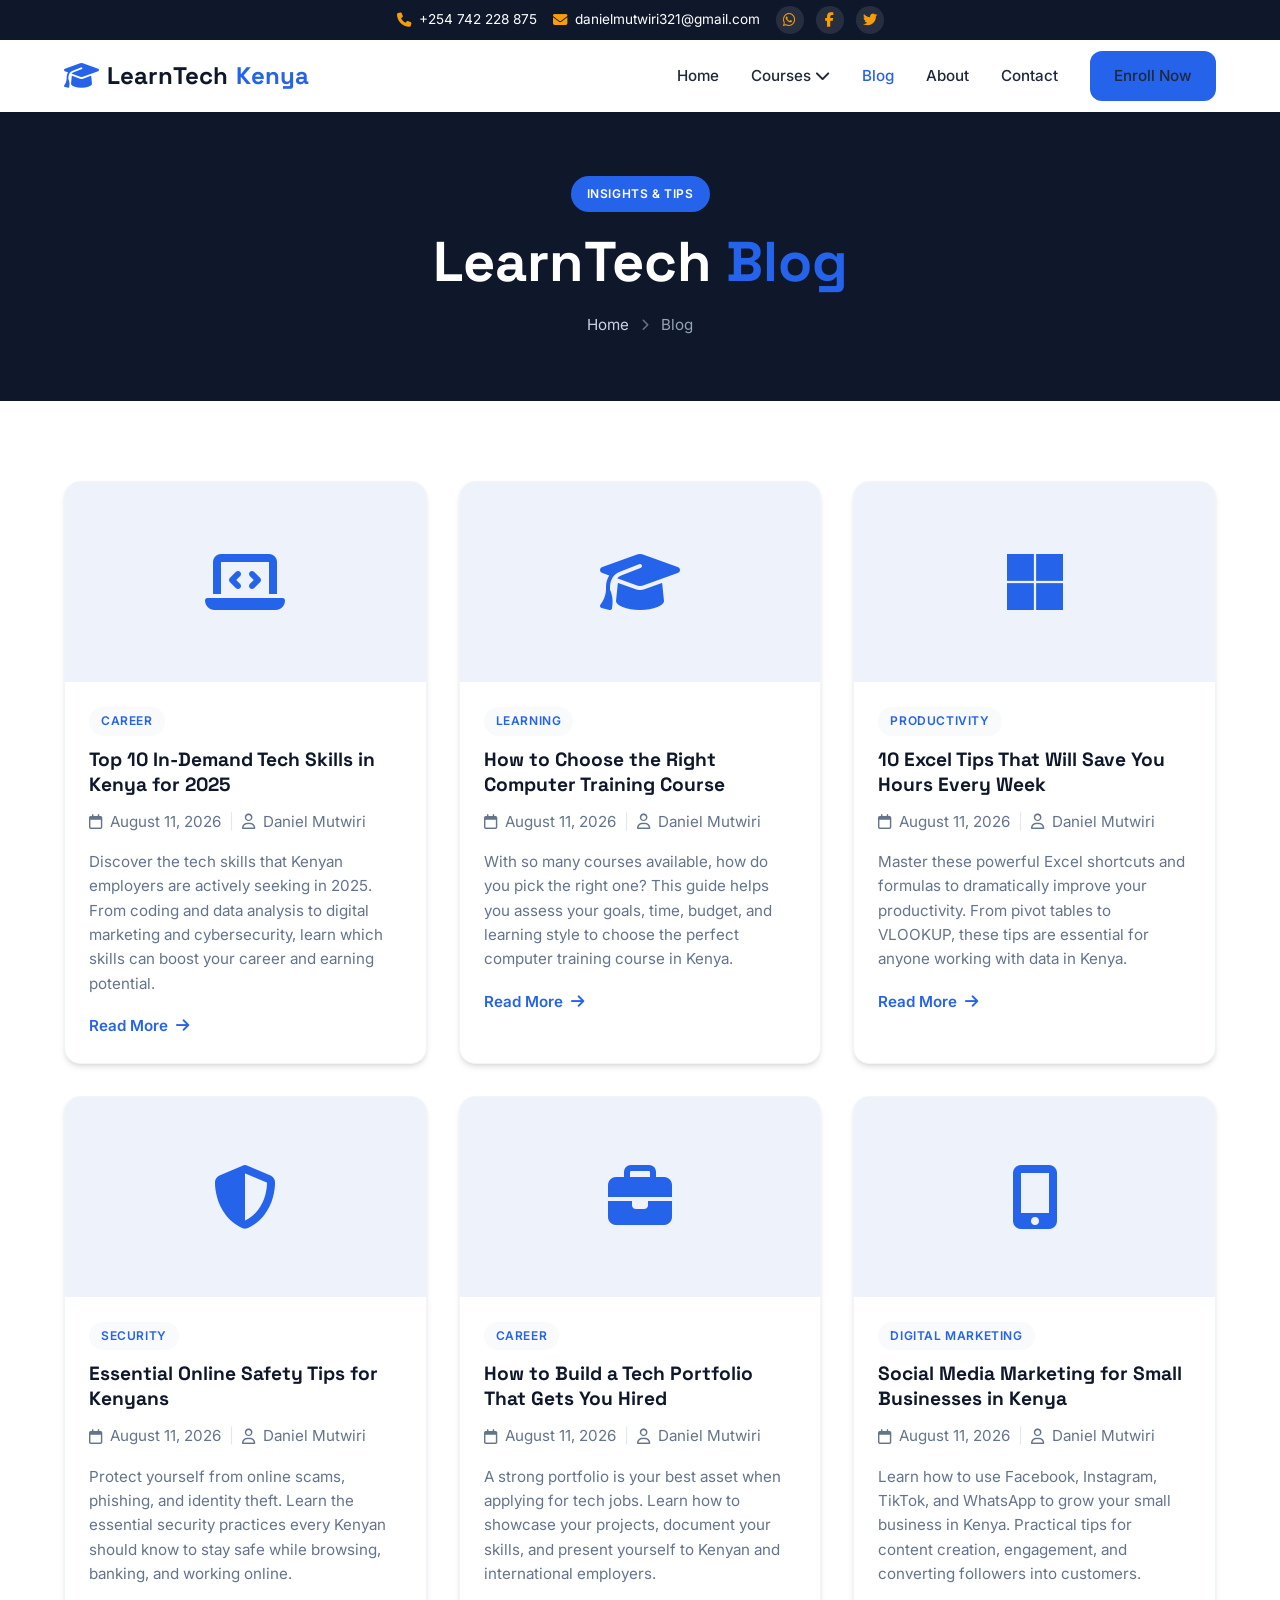
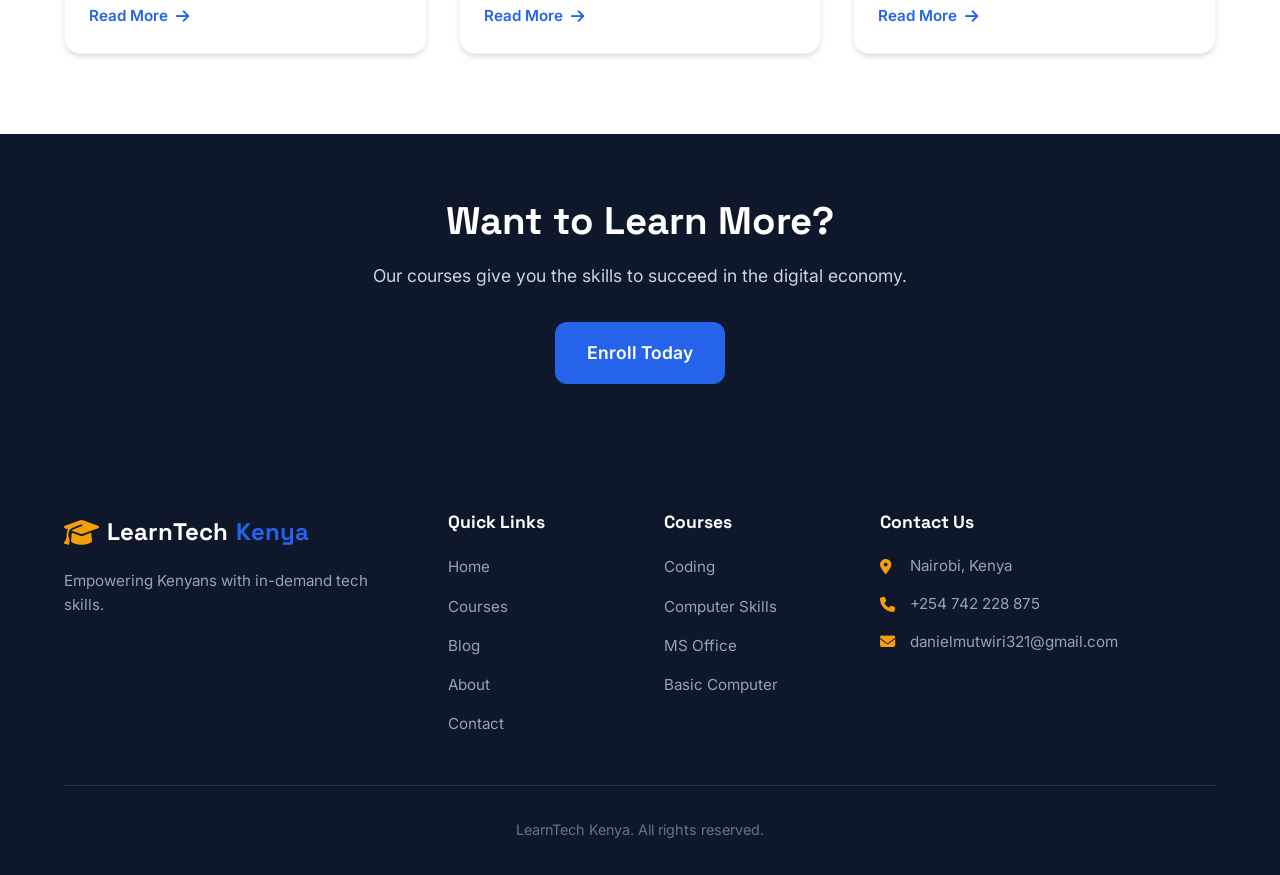
==== blog.html @ 04d5c1a3 "Add files via upload" ====
<!DOCTYPE html>
<html lang="en">
<head>
<meta charset="UTF-8"><meta name="viewport" content="width=device-width, initial-scale=1.0">
<title>LearnTech Kenya Blog | Tech Tips, Career Advice & Digital Skills</title>
<meta name="description" content="The LearnTech Kenya blog covers tech tips, career advice, digital skills guides, and industry insights for learners in Kenya. Stay updated with the latest in technology education.">
<meta name="keywords" content="LearnTech Kenya blog, tech tips Kenya, digital skills blog, computer training tips, career advice Kenya, tech education blog">
<link rel="canonical" href="https://danny6042.github.io/Learntech--kenya/blog.html">
<link rel="stylesheet" href="css/styles.css">
<link href="https://fonts.googleapis.com/css2?family=Inter:wght@300;400;500;600;700;800&family=Space+Grotesk:wght@400;500;600;700&display=swap" rel="stylesheet">
<link rel="stylesheet" href="https://cdnjs.cloudflare.com/ajax/libs/font-awesome/6.4.0/css/all.min.css">
</head>
<body>
<div class="top-bar"><div class="container"><div class="top-bar-content"><span><i class="fas fa-phone"></i> +254 742 228 875</span><span><i class="fas fa-envelope"></i> danielmutwiri321@gmail.com</span><div class="social-icons"><a href="https://wa.me/254742228875" target="_blank"><i class="fab fa-whatsapp"></i></a><a href="https://facebook.com/Learntechkenya" target="_blank"><i class="fab fa-facebook-f"></i></a><a href="https://twitter.com/learntechkenya" target="_blank"><i class="fab fa-twitter"></i></a></div></div></div></div>
<nav class="navbar" id="navbar"><div class="container"><a href="index.html" class="logo"><i class="fas fa-graduation-cap"></i><span>LearnTech</span><span class="accent">Kenya</span></a><button class="mobile-menu-btn" id="mobileMenuBtn"><i class="fas fa-bars"></i></button><ul class="nav-links" id="navLinks"><li><a href="index.html">Home</a></li><li class="dropdown"><a href="index.html#courses">Courses <i class="fas fa-chevron-down"></i></a><ul class="dropdown-menu"><li><a href="coding.html">Coding</a></li><li><a href="computer-skills.html">Computer Skills</a></li><li><a href="microsoft-office.html">MS Office</a></li><li><a href="basic-computer.html">Basic Computer</a></li><li><a href="digital-skills.html">Digital Skills</a></li></ul></li><li><a href="blog.html" class="active">Blog</a></li><li><a href="about.html">About</a></li><li><a href="contact.html">Contact</a></li><li><a href="contact.html" class="btn-primary">Enroll Now</a></li></ul></div></nav>
<section class="page-header"><div class="container"><span class="page-tag">Insights & Tips</span><h1>LearnTech <span class="highlight">Blog</span></h1><p class="breadcrumb"><a href="index.html">Home</a> <i class="fas fa-chevron-right"></i> Blog</p></div></section>
<section class="blog-section section-padding"><div class="container"><div class="blog-grid"><article class="blog-card"><div class="blog-image"><i class="fas fa-laptop-code"></i></div><div class="blog-content"><span class="blog-category">Career</span><h2><a href="#">Top 10 In-Demand Tech Skills in Kenya for 2025</a></h2><p class="blog-meta"><i class="far fa-calendar"></i> August 11, 2026 <span class="meta-sep">|</span> <i class="far fa-user"></i> Daniel Mutwiri</p><p>Discover the tech skills that Kenyan employers are actively seeking in 2025. From coding and data analysis to digital marketing and cybersecurity, learn which skills can boost your career and earning potential.</p><a href="#" class="read-more">Read More <i class="fas fa-arrow-right"></i></a></div></article>
<article class="blog-card"><div class="blog-image"><i class="fas fa-graduation-cap"></i></div><div class="blog-content"><span class="blog-category">Learning</span><h2><a href="#">How to Choose the Right Computer Training Course</a></h2><p class="blog-meta"><i class="far fa-calendar"></i> August 11, 2026 <span class="meta-sep">|</span> <i class="far fa-user"></i> Daniel Mutwiri</p><p>With so many courses available, how do you pick the right one? This guide helps you assess your goals, time, budget, and learning style to choose the perfect computer training course in Kenya.</p><a href="#" class="read-more">Read More <i class="fas fa-arrow-right"></i></a></div></article>
<article class="blog-card"><div class="blog-image"><i class="fab fa-microsoft"></i></div><div class="blog-content"><span class="blog-category">Productivity</span><h2><a href="#">10 Excel Tips That Will Save You Hours Every Week</a></h2><p class="blog-meta"><i class="far fa-calendar"></i> August 11, 2026 <span class="meta-sep">|</span> <i class="far fa-user"></i> Daniel Mutwiri</p><p>Master these powerful Excel shortcuts and formulas to dramatically improve your productivity. From pivot tables to VLOOKUP, these tips are essential for anyone working with data in Kenya.</p><a href="#" class="read-more">Read More <i class="fas fa-arrow-right"></i></a></div></article>
<article class="blog-card"><div class="blog-image"><i class="fas fa-shield-alt"></i></div><div class="blog-content"><span class="blog-category">Security</span><h2><a href="#">Essential Online Safety Tips for Kenyans</a></h2><p class="blog-meta"><i class="far fa-calendar"></i> August 11, 2026 <span class="meta-sep">|</span> <i class="far fa-user"></i> Daniel Mutwiri</p><p>Protect yourself from online scams, phishing, and identity theft. Learn the essential security practices every Kenyan should know to stay safe while browsing, banking, and working online.</p><a href="#" class="read-more">Read More <i class="fas fa-arrow-right"></i></a></div></article>
<article class="blog-card"><div class="blog-image"><i class="fas fa-briefcase"></i></div><div class="blog-content"><span class="blog-category">Career</span><h2><a href="#">How to Build a Tech Portfolio That Gets You Hired</a></h2><p class="blog-meta"><i class="far fa-calendar"></i> August 11, 2026 <span class="meta-sep">|</span> <i class="far fa-user"></i> Daniel Mutwiri</p><p>A strong portfolio is your best asset when applying for tech jobs. Learn how to showcase your projects, document your skills, and present yourself to Kenyan and international employers.</p><a href="#" class="read-more">Read More <i class="fas fa-arrow-right"></i></a></div></article>
<article class="blog-card"><div class="blog-image"><i class="fas fa-mobile-alt"></i></div><div class="blog-content"><span class="blog-category">Digital Marketing</span><h2><a href="#">Social Media Marketing for Small Businesses in Kenya</a></h2><p class="blog-meta"><i class="far fa-calendar"></i> August 11, 2026 <span class="meta-sep">|</span> <i class="far fa-user"></i> Daniel Mutwiri</p><p>Learn how to use Facebook, Instagram, TikTok, and WhatsApp to grow your small business in Kenya. Practical tips for content creation, engagement, and converting followers into customers.</p><a href="#" class="read-more">Read More <i class="fas fa-arrow-right"></i></a></div></article>
</div></div></section>
<section class="cta-section"><div class="container"><div class="cta-content"><h2>Want to Learn More?</h2><p>Our courses give you the skills to succeed in the digital economy.</p><a href="contact.html" class="btn-primary btn-lg">Enroll Today</a></div></div></section>
<footer class="footer"><div class="container"><div class="footer-grid"><div class="footer-brand"><a href="index.html" class="logo"><i class="fas fa-graduation-cap"></i><span>LearnTech</span><span class="accent">Kenya</span></a><p>Empowering Kenyans with in-demand tech skills.</p></div><div class="footer-links"><h4>Quick Links</h4><ul><li><a href="index.html">Home</a></li><li><a href="index.html#courses">Courses</a></li><li><a href="blog.html">Blog</a></li><li><a href="about.html">About</a></li><li><a href="contact.html">Contact</a></li></ul></div><div class="footer-links"><h4>Courses</h4><ul><li><a href="coding.html">Coding</a></li><li><a href="computer-skills.html">Computer Skills</a></li><li><a href="microsoft-office.html">MS Office</a></li><li><a href="basic-computer.html">Basic Computer</a></li></ul></div><div class="footer-contact"><h4>Contact Us</h4><p><i class="fas fa-map-marker-alt"></i> Nairobi, Kenya</p><p><i class="fas fa-phone"></i> +254 742 228 875</p><p><i class="fas fa-envelope"></i> danielmutwiri321@gmail.com</p></div></div><div class="footer-bottom"><p>LearnTech Kenya. All rights reserved.</p></div></div></footer>
<script src="js/main.js"></script>
</body>
</html>
---- css/styles.css ----
:root {
--primary: #2563eb;
--primary-dark: #1d4ed8;
--secondary: #0f172a;
--accent: #f59e0b;
--accent-light: #fbbf24;
--success: #10b981;
--warning: #f59e0b;
--error: #ef4444;
--text: #1e293b;
--text-light: #64748b;
--text-muted: #94a3b8;
--bg: #ffffff;
--bg-light: #f8fafc;
--bg-card: #ffffff;
--border: #e2e8f0;
--border-light: #f1f5f9;
--shadow-sm: 0 1px 2px 0 rgb(0 0 0 / 0.05);
--shadow: 0 4px 6px -1px rgb(0 0 0 / 0.1), 0 2px 4px -2px rgb(0 0 0 / 0.1);
--shadow-lg: 0 10px 15px -3px rgb(0 0 0 / 0.1), 0 4px 6px -4px rgb(0 0 0 / 0.1);
--shadow-xl: 0 20px 25px -5px rgb(0 0 0 / 0.1), 0 8px 10px -6px rgb(0 0 0 / 0.1);
--radius-sm: 6px;
--radius: 12px;
--radius-lg: 16px;
--radius-xl: 24px;
--transition: all 0.3s ease;
--font-body: 'Inter', system-ui, -apple-system, sans-serif;
--font-heading: 'Space Grotesk', 'Inter', system-ui, sans-serif;
--max-width: 1200px;
--header-height: 72px;
--top-bar-height: 40px;
}

*, *::before, *::after { margin: 0; padding: 0; box-sizing: border-box; }

html { scroll-behavior: smooth; scroll-padding-top: var(--header-height); }

body {
font-family: var(--font-body);
font-size: 16px;
line-height: 1.7;
color: var(--text);
background: var(--bg);
-webkit-font-smoothing: antialiased;
}

.container {
max-width: var(--max-width);
margin: 0 auto;
padding: 0 1.5rem;
}

a { text-decoration: none; color: var(--primary); transition: var(--transition); }

a:hover { color: var(--primary-dark); }

img { max-width: 100%; height: auto; display: block; }

ul { list-style: none; }

.section-padding { padding: 5rem 0; }

h1, h2, h3, h4, h5, h6 { font-family: var(--font-heading); font-weight: 700; line-height: 1.2; color: var(--secondary); }

h1 { font-size: clamp(2rem, 5vw, 3.5rem); }

h2 { font-size: clamp(1.5rem, 3vw, 2.25rem); }

h3 { font-size: clamp(1.2rem, 2.5vw, 1.5rem); }

h4 { font-size: 1.125rem; }

.section-header { text-align: center; margin-bottom: 3rem; }

.section-tag {
display: inline-block;
padding: 0.5rem 1rem;
background: var(--primary);
color: white;
font-size: 0.75rem;
font-weight: 600;
letter-spacing: 0.05em;
text-transform: uppercase;
border-radius: 50px;
margin-bottom: 1rem;
}

.section-header h2 { margin-bottom: 1rem; }

.section-header p { color: var(--text-light); font-size: 1.1rem; max-width: 600px; margin: 0 auto; }

.highlight { color: var(--primary); }

.top-bar {
background: var(--secondary);
color: white;
font-size: 0.85rem;
height: var(--top-bar-height);
display: flex;
align-items: center;
}

.top-bar-content {
display: flex;
align-items: center;
justify-content: space-between;
gap: 1rem;
flex-wrap: wrap;
}

.top-bar-content span { display: flex; align-items: center; gap: 0.5rem; }

.top-bar-content i { color: var(--accent); font-size: 0.9rem; }

.social-icons { display: flex; gap: 0.75rem; }

.social-icons a {
color: white;
width: 28px;
height: 28px;
border-radius: 50%;
display: flex;
align-items: center;
justify-content: center;
background: rgba(255,255,255,0.1);
transition: var(--transition);
}

.social-icons a:hover { background: var(--primary); color: white; transform: translateY(-2px); }

.navbar {
background: white;
position: sticky;
top: 0;
z-index: 1000;
height: var(--header-height);
box-shadow: var(--shadow-sm);
transition: var(--transition);
}

.navbar .container {
display: flex;
align-items: center;
justify-content: space-between;
height: 100%;
}

.logo {
display: flex;
align-items: center;
gap: 0.5rem;
font-family: var(--font-heading);
font-size: 1.5rem;
font-weight: 700;
color: var(--secondary);
}

.logo i { font-size: 1.75rem; color: var(--primary); }

.logo .accent { color: var(--primary); }

.nav-links {
display: flex;
align-items: center;
gap: 2rem;
}

.nav-links a {
font-size: 0.95rem;
font-weight: 500;
color: var(--text);
position: relative;
}

.nav-links a:hover { color: var(--primary); }

.nav-links a.active { color: var(--primary); }

.nav-links a::after {
content: '';
position: absolute;
bottom: -4px;
left: 0;
width: 0;
height: 2px;
background: var(--primary);
transition: var(--transition);
}

.nav-links a:hover::after { width: 100%; }

.dropdown { position: relative; }

.dropdown-menu {
position: absolute;
top: 100%;
left: 0;
background: white;
min-width: 200px;
border-radius: var(--radius);
box-shadow: var(--shadow-lg);
padding: 0.5rem 0;
opacity: 0;
visibility: hidden;
transform: translateY(10px);
transition: var(--transition);
z-index: 100;
}

.dropdown:hover .dropdown-menu {
opacity: 1;
visibility: visible;
transform: translateY(0);
}

.dropdown-menu a {
display: block;
padding: 0.75rem 1.25rem;
font-size: 0.9rem;
}

.dropdown-menu a:hover { background: var(--bg-light); }

.btn-primary {
display: inline-flex;
align-items: center;
gap: 0.5rem;
padding: 0.75rem 1.5rem;
background: var(--primary);
color: white;
font-weight: 600;
border-radius: var(--radius);
border: none;
cursor: pointer;
transition: var(--transition);
font-size: 1rem;
}

.btn-primary:hover { background: var(--primary-dark); color: white; transform: translateY(-2px); box-shadow: var(--shadow-lg); }

.btn-lg { padding: 1rem 2rem; font-size: 1.1rem; }

.btn-full { width: 100%; justify-content: center; margin-bottom: 0.75rem; }

.btn-outline {
display: inline-flex;
align-items: center;
gap: 0.5rem;
padding: 0.75rem 1.5rem;
border: 2px solid var(--primary);
color: var(--primary);
font-weight: 600;
border-radius: var(--radius);
background: transparent;
cursor: pointer;
transition: var(--transition);
}

.btn-outline:hover { background: var(--primary); color: white; }

.btn-sm { padding: 0.5rem 1rem; font-size: 0.9rem; }

.btn-whatsapp { background: #25d366; color: white; }
.btn-whatsapp:hover { background: #1da851; color: white; }

.btn-whatsapp.btn-outline { border-color: #25d366; color: #25d366; background: white; }
.btn-whatsapp.btn-outline:hover { background: #25d366; color: white; }

.mobile-menu-btn {
display: none;
background: none;
border: none;
font-size: 1.5rem;
color: var(--secondary);
cursor: pointer;
}

.hero {
background: var(--secondary);
color: white;
position: relative;
overflow: hidden;
}

.hero .container { position: relative; z-index: 2; }

.hero-content { display: grid; grid-template-columns: 1fr 1fr; gap: 3rem; align-items: center; padding: 5rem 0; }

.hero-text .hero-tag { display: inline-block; padding: 0.5rem 1rem; background: var(--primary); color: white; font-size: 0.8rem; font-weight: 600; border-radius: 50px; margin-bottom: 1.5rem; text-transform: uppercase; letter-spacing: 0.05em; }

.hero-text h1 { font-size: clamp(2.5rem, 5vw, 4rem); margin-bottom: 1.5rem; color: white; line-height: 1.1; }

.hero-text h1 .accent { color: var(--accent); }

.hero-text .lead { font-size: 1.25rem; color: #cbd5e1; margin-bottom: 2rem; line-height: 1.6; }

.hero-badges { display: flex; gap: 1rem; flex-wrap: wrap; margin-bottom: 2rem; }

.hero-badge { display: flex; align-items: center; gap: 0.5rem; padding: 0.5rem 1rem; background: rgba(255,255,255,0.1); border: 1px solid rgba(255,255,255,0.2); border-radius: 50px; font-size: 0.85rem; color: #e2e8f0; }

.hero-badge i { color: var(--accent); }

.hero-cta { display: flex; gap: 1rem; flex-wrap: wrap; }

.hero-cta .btn-primary { font-size: 1.1rem; padding: 1rem 2rem; }

.hero-cta .btn-outline { color: white; border-color: white; font-size: 1.1rem; padding: 1rem 2rem; }
.hero-cta .btn-outline:hover { background: white; color: var(--secondary); }

.hero-visual { display: flex; justify-content: center; align-items: center; }

.hero-icon { font-size: 12rem; color: rgba(37, 99, 235, 0.15); }

.hero-stats { display: flex; gap: 2rem; margin-top: 2rem; padding-top: 2rem; border-top: 1px solid rgba(255,255,255,0.1); }

.hero-stats .stat { text-align: left; }

.hero-stats .stat-number { font-size: 1.75rem; font-weight: 700; color: var(--accent); font-family: var(--font-heading); }

.hero-stats .stat-label { font-size: 0.85rem; color: #94a3b8; }

.trust-bar {
background: var(--bg-light);
padding: 2rem 0;
border-bottom: 1px solid var(--border);
}

.trust-content { display: flex; justify-content: space-between; align-items: center; flex-wrap: wrap; gap: 1rem; }

.trust-item { display: flex; align-items: center; gap: 0.75rem; }

.trust-item i { font-size: 1.5rem; color: var(--primary); }

.trust-item div h4 { font-size: 1rem; margin-bottom: 0.1rem; }

.trust-item div p { font-size: 0.85rem; color: var(--text-light); }

.courses-grid { display: grid; grid-template-columns: repeat(auto-fill, minmax(300px, 1fr)); gap: 2rem; }

.course-card {
background: var(--bg-card);
border-radius: var(--radius-lg);
overflow: hidden;
box-shadow: var(--shadow);
transition: var(--transition);
border: 1px solid var(--border-light);
}

.course-card:hover { transform: translateY(-8px); box-shadow: var(--shadow-xl); border-color: var(--primary); }

.course-image { height: 200px; background: var(--bg-light); display: flex; align-items: center; justify-content: center; font-size: 4rem; color: var(--primary); position: relative; overflow: hidden; }

.course-image::before { content: ''; position: absolute; top: 0; left: 0; right: 0; bottom: 0; background: var(--primary); opacity: 0.05; }

.course-content { padding: 1.5rem; }

.course-tag { display: inline-block; padding: 0.25rem 0.75rem; background: var(--bg-light); color: var(--primary); font-size: 0.75rem; font-weight: 600; border-radius: 50px; margin-bottom: 0.75rem; text-transform: uppercase; letter-spacing: 0.05em; }

.course-content h3 { font-size: 1.25rem; margin-bottom: 0.75rem; color: var(--secondary); }

.course-content p { color: var(--text-light); font-size: 0.95rem; margin-bottom: 1rem; line-height: 1.6; }

.course-meta { display: flex; gap: 1rem; font-size: 0.85rem; color: var(--text-muted); margin-bottom: 1rem; }

.course-meta i { color: var(--primary); margin-right: 0.25rem; }

.course-footer { display: flex; justify-content: space-between; align-items: center; padding-top: 1rem; border-top: 1px solid var(--border-light); }

.course-price { font-size: 1.25rem; font-weight: 700; color: var(--primary); font-family: var(--font-heading); }

.course-footer .btn { font-size: 0.85rem; padding: 0.5rem 1rem; }

.testimonials-grid { display: grid; grid-template-columns: repeat(auto-fill, minmax(320px, 1fr)); gap: 2rem; }

.testimonial-card { background: var(--bg-card); padding: 2rem; border-radius: var(--radius-lg); box-shadow: var(--shadow); border: 1px solid var(--border-light); transition: var(--transition); }

.testimonial-card:hover { transform: translateY(-4px); box-shadow: var(--shadow-lg); }

.testimonial-card .stars { color: var(--accent); margin-bottom: 1rem; font-size: 0.9rem; }

.testimonial-card > p { font-size: 1rem; color: var(--text); line-height: 1.6; margin-bottom: 1.5rem; font-style: italic; }

.testimonial-author { display: flex; align-items: center; gap: 0.75rem; }

.author-avatar { width: 40px; height: 40px; border-radius: 50%; background: var(--primary); color: white; display: flex; align-items: center; justify-content: center; font-size: 1.25rem; }

.testimonial-author div h4 { font-size: 1rem; margin-bottom: 0.1rem; }

.testimonial-author div span { font-size: 0.85rem; color: var(--text-light); }

.why-choose-grid { display: grid; grid-template-columns: repeat(auto-fill, minmax(250px, 1fr)); gap: 2rem; }

.why-card { background: var(--bg-card); padding: 2rem; border-radius: var(--radius-lg); text-align: center; border: 1px solid var(--border-light); transition: var(--transition); }

.why-card:hover { transform: translateY(-4px); box-shadow: var(--shadow-lg); border-color: var(--primary); }

.why-card .icon { width: 64px; height: 64px; border-radius: 50%; background: var(--primary); color: white; display: flex; align-items: center; justify-content: center; font-size: 1.5rem; margin: 0 auto 1.25rem; }

.why-card h3 { font-size: 1.15rem; margin-bottom: 0.75rem; }

.why-card p { color: var(--text-light); font-size: 0.95rem; line-height: 1.6; }

.cta-section { background: var(--secondary); color: white; text-align: center; padding: 4rem 0; }

.cta-section h2 { color: white; font-size: clamp(1.75rem, 3vw, 2.5rem); margin-bottom: 1rem; }

.cta-section p { color: #cbd5e1; font-size: 1.1rem; margin-bottom: 2rem; }

.cta-section .btn-primary { font-size: 1.1rem; padding: 1rem 2rem; }

.faq-section .container { max-width: 800px; }

.faq-accordion { display: flex; flex-direction: column; gap: 1rem; }

.faq-item { background: var(--bg-card); border-radius: var(--radius); border: 1px solid var(--border-light); overflow: hidden; transition: var(--transition); }

.faq-item:hover { border-color: var(--primary); }

.faq-question { width: 100%; padding: 1.25rem; display: flex; justify-content: space-between; align-items: center; background: none; border: none; cursor: pointer; font-size: 1rem; font-weight: 600; color: var(--secondary); text-align: left; font-family: var(--font-body); }

.faq-question i { color: var(--primary); transition: var(--transition); font-size: 0.9rem; }

.faq-item.active .faq-question i { transform: rotate(180deg); }

.faq-answer { max-height: 0; overflow: hidden; transition: max-height 0.3s ease, padding 0.3s ease; }

.faq-item.active .faq-answer { max-height: 500px; padding: 0 1.25rem 1.25rem; }

.faq-answer p { color: var(--text-light); line-height: 1.6; }

.page-header { background: var(--secondary); color: white; padding: 4rem 0; text-align: center; }

.page-header .page-tag { display: inline-block; padding: 0.5rem 1rem; background: var(--primary); color: white; font-size: 0.75rem; font-weight: 600; border-radius: 50px; margin-bottom: 1rem; text-transform: uppercase; letter-spacing: 0.05em; }

.page-header h1 { color: white; margin-bottom: 1rem; }

.page-header .breadcrumb { display: flex; justify-content: center; align-items: center; gap: 0.75rem; color: #94a3b8; font-size: 0.95rem; }

.page-header .breadcrumb a { color: #cbd5e1; }

.page-header .breadcrumb a:hover { color: white; }

.page-header .breadcrumb i { font-size: 0.75rem; color: #64748b; }

.course-detail-grid { display: grid; grid-template-columns: 1fr 380px; gap: 3rem; }

.course-detail-content h2 { font-size: 1.75rem; margin-bottom: 1.25rem; margin-top: 2rem; }

.course-detail-content h2:first-child { margin-top: 0; }

.course-detail-content p { color: var(--text-light); margin-bottom: 1rem; line-height: 1.7; }

.check-list { display: flex; flex-direction: column; gap: 0.75rem; margin-bottom: 1.5rem; }

.check-list li { display: flex; align-items: flex-start; gap: 0.75rem; font-size: 1rem; color: var(--text); }

.check-list li i { color: var(--success); font-size: 1.1rem; margin-top: 0.2rem; flex-shrink: 0; }

.course-modules { display: flex; flex-direction: column; gap: 1rem; }

.module { background: var(--bg-light); padding: 1.25rem; border-radius: var(--radius); border-left: 4px solid var(--primary); }

.module .module-week { display: inline-block; padding: 0.25rem 0.75rem; background: var(--primary); color: white; font-size: 0.75rem; font-weight: 600; border-radius: 50px; margin-bottom: 0.5rem; text-transform: uppercase; letter-spacing: 0.05em; }

.module h4 { font-size: 1.1rem; margin-bottom: 0.5rem; }

.module p { color: var(--text-light); font-size: 0.95rem; margin: 0; }

.course-sidebar { display: flex; flex-direction: column; gap: 1.5rem; }

.sidebar-card { background: var(--bg-card); border-radius: var(--radius-lg); box-shadow: var(--shadow); border: 1px solid var(--border-light); padding: 1.5rem; }

.sidebar-card h3 { font-size: 1.25rem; margin-bottom: 1.25rem; padding-bottom: 1rem; border-bottom: 1px solid var(--border-light); }

.detail-list { display: flex; flex-direction: column; gap: 0.75rem; margin-bottom: 1.5rem; }

.detail-list li { display: flex; align-items: center; gap: 0.75rem; font-size: 0.95rem; color: var(--text); }

.detail-list li i { color: var(--primary); font-size: 1rem; width: 20px; text-align: center; }

.detail-list li span { font-weight: 600; color: var(--secondary); }

.trust-card h3 { display: flex; align-items: center; gap: 0.5rem; }

.trust-card h3 i { color: var(--success); }

.trust-card p { color: var(--text-light); font-size: 0.95rem; line-height: 1.6; margin: 0; }

.about-grid { display: grid; grid-template-columns: 1fr 380px; gap: 3rem; }

.about-content h2 { font-size: 1.75rem; margin-bottom: 1.25rem; margin-top: 2rem; }

.about-content h2:first-child { margin-top: 0; }

.about-content p { color: var(--text-light); margin-bottom: 1rem; line-height: 1.7; }

.about-content ul { margin-bottom: 1.5rem; }

.about-content ul li { padding: 0.5rem 0; padding-left: 1.5rem; position: relative; color: var(--text-light); }

.about-content ul li::before { content: '\\2713'; position: absolute; left: 0; color: var(--success); font-weight: 700; }

.instructor-card h3 { display: flex; align-items: center; gap: 0.5rem; }

.instructor-card h3 i { color: var(--primary); }

.instructor-info { text-align: center; }

.instructor-avatar { width: 80px; height: 80px; border-radius: 50%; background: var(--primary); color: white; display: flex; align-items: center; justify-content: center; font-size: 3rem; margin: 0 auto 1rem; }

.instructor-info h4 { font-size: 1.25rem; margin-bottom: 0.25rem; }

.instructor-info p { color: var(--text-light); font-size: 0.9rem; margin-bottom: 0.75rem; }

.instructor-bio { text-align: left; color: var(--text-light); font-size: 0.95rem; line-height: 1.6; margin-bottom: 1rem; }

.instructor-contact { display: flex; gap: 0.5rem; justify-content: center; }

.stats-card .impact-stats { display: grid; grid-template-columns: 1fr 1fr; gap: 1rem; }

.impact-item { text-align: center; padding: 1rem; background: var(--bg-light); border-radius: var(--radius); }

.impact-number { font-size: 1.5rem; font-weight: 700; color: var(--primary); font-family: var(--font-heading); display: block; }

.impact-label { font-size: 0.85rem; color: var(--text-light); }

.contact-grid { display: grid; grid-template-columns: 1fr 1fr; gap: 3rem; }

.contact-info h2 { font-size: 1.75rem; margin-bottom: 1rem; }

.contact-info > p { color: var(--text-light); margin-bottom: 2rem; line-height: 1.7; }

.contact-details { display: flex; flex-direction: column; gap: 1.5rem; margin-bottom: 2rem; }

.contact-detail-item { display: flex; align-items: flex-start; gap: 1rem; }

.contact-icon { width: 48px; height: 48px; border-radius: var(--radius); background: var(--primary); color: white; display: flex; align-items: center; justify-content: center; font-size: 1.25rem; flex-shrink: 0; }

.contact-detail-text h4 { font-size: 1rem; margin-bottom: 0.25rem; }

.contact-detail-text p, .contact-detail-text a { color: var(--text-light); font-size: 0.95rem; }

.contact-social h3 { font-size: 1.15rem; margin-bottom: 1rem; }

.social-links { display: flex; gap: 0.75rem; }

.social-link { width: 44px; height: 44px; border-radius: var(--radius); display: flex; align-items: center; justify-content: center; font-size: 1.25rem; color: white; transition: var(--transition); }

.social-link:hover { transform: translateY(-4px); }

.social-link.facebook { background: #1877f2; }
.social-link.twitter { background: #1da1f2; }
.social-link.whatsapp { background: #25d366; }

.contact-form-card { background: var(--bg-card); padding: 2rem; border-radius: var(--radius-lg); box-shadow: var(--shadow); border: 1px solid var(--border-light); }

.contact-form-card h2 { font-size: 1.5rem; margin-bottom: 1.5rem; }

.contact-form .form-row { display: grid; grid-template-columns: 1fr 1fr; gap: 1rem; }

.form-group { margin-bottom: 1rem; }

.form-group label { display: block; font-size: 0.9rem; font-weight: 600; color: var(--secondary); margin-bottom: 0.5rem; }

.form-group input, .form-group select, .form-group textarea {
width: 100%;
padding: 0.75rem 1rem;
border: 1px solid var(--border);
border-radius: var(--radius);
font-size: 1rem;
color: var(--text);
font-family: var(--font-body);
transition: var(--transition);
background: var(--bg);
}

.form-group input:focus, .form-group select:focus, .form-group textarea:focus { outline: none; border-color: var(--primary); box-shadow: 0 0 0 3px rgba(37, 99, 235, 0.1); }

.form-group textarea { resize: vertical; }

.form-note { margin-top: 1rem; padding: 1rem; background: var(--bg-light); border-radius: var(--radius); }

.form-note p { font-size: 0.9rem; color: var(--text-light); margin: 0; }

.form-note i { color: var(--primary); margin-right: 0.5rem; }

.form-note a { color: var(--primary); font-weight: 600; }

.blog-grid { display: grid; grid-template-columns: repeat(auto-fill, minmax(350px, 1fr)); gap: 2rem; }

.blog-card { background: var(--bg-card); border-radius: var(--radius-lg); box-shadow: var(--shadow); border: 1px solid var(--border-light); overflow: hidden; transition: var(--transition); }

.blog-card:hover { transform: translateY(-4px); box-shadow: var(--shadow-lg); }

.blog-image { height: 200px; background: var(--bg-light); display: flex; align-items: center; justify-content: center; font-size: 4rem; color: var(--primary); position: relative; }

.blog-image::before { content: ''; position: absolute; top: 0; left: 0; right: 0; bottom: 0; background: var(--primary); opacity: 0.05; }

.blog-content { padding: 1.5rem; }

.blog-category { display: inline-block; padding: 0.25rem 0.75rem; background: var(--bg-light); color: var(--primary); font-size: 0.75rem; font-weight: 600; border-radius: 50px; margin-bottom: 0.75rem; text-transform: uppercase; letter-spacing: 0.05em; }

.blog-content h2 { font-size: 1.2rem; margin-bottom: 0.75rem; line-height: 1.3; }

.blog-content h2 a { color: var(--secondary); }

.blog-content h2 a:hover { color: var(--primary); }

.blog-meta { font-size: 0.85rem; color: var(--text-muted); margin-bottom: 0.75rem; display: flex; align-items: center; gap: 0.5rem; flex-wrap: wrap; }

.blog-meta .meta-sep { color: var(--border); }

.blog-content > p { color: var(--text-light); font-size: 0.95rem; line-height: 1.6; margin-bottom: 1rem; }

.read-more { display: inline-flex; align-items: center; gap: 0.5rem; font-weight: 600; font-size: 0.95rem; }

.read-more i { transition: var(--transition); }

.read-more:hover i { transform: translateX(4px); }

.footer { background: var(--secondary); color: white; padding: 4rem 0 2rem; }

.footer-grid { display: grid; grid-template-columns: 2fr 1fr 1fr 2fr; gap: 3rem; margin-bottom: 3rem; }

.footer-brand .logo { color: white; margin-bottom: 1rem; font-size: 1.5rem; }

.footer-brand .logo i { color: var(--accent); }

.footer-brand p { color: #94a3b8; font-size: 0.95rem; line-height: 1.6; }

.footer-links h4 { color: white; font-size: 1.1rem; margin-bottom: 1.25rem; }

.footer-links ul { display: flex; flex-direction: column; gap: 0.75rem; }

.footer-links a { color: #94a3b8; font-size: 0.95rem; }

.footer-links a:hover { color: white; }

.footer-contact h4 { color: white; font-size: 1.1rem; margin-bottom: 1.25rem; }

.footer-contact p { color: #94a3b8; font-size: 0.95rem; display: flex; align-items: center; gap: 0.75rem; margin-bottom: 0.75rem; }

.footer-contact i { color: var(--accent); width: 18px; }

.footer-bottom { border-top: 1px solid rgba(255,255,255,0.1); padding-top: 2rem; text-align: center; }

.footer-bottom p { color: #64748b; font-size: 0.9rem; }

@media (max-width: 1024px) {
.course-detail-grid, .about-grid { grid-template-columns: 1fr; }
.contact-grid { grid-template-columns: 1fr; }
.footer-grid { grid-template-columns: 1fr 1fr; }
}

@media (max-width: 768px) {
.top-bar { display: none; }
.nav-links { display: none; position: absolute; top: 100%; left: 0; right: 0; background: white; flex-direction: column; padding: 1rem; box-shadow: var(--shadow-lg); gap: 0; }
.nav-links.active { display: flex; }
.nav-links li { width: 100%; }
.nav-links a { display: block; padding: 0.75rem 1rem; border-radius: var(--radius); }
.nav-links a:hover { background: var(--bg-light); }
.dropdown-menu { position: static; opacity: 1; visibility: visible; transform: none; box-shadow: none; padding: 0; margin-left: 1rem; }
.mobile-menu-btn { display: block; }
.hero-content { grid-template-columns: 1fr; text-align: center; }
.hero-text { order: 1; }
.hero-visual { order: 0; }
.hero-stats { justify-content: center; }
.hero-icon { font-size: 8rem; }
.courses-grid { grid-template-columns: 1fr; }
.trust-content { justify-content: center; }
.section-padding { padding: 3rem 0; }
.footer-grid { grid-template-columns: 1fr; gap: 2rem; }
.contact-form .form-row { grid-template-columns: 1fr; }
}

@media (max-width: 480px) {
.hero-text h1 { font-size: 2rem; }
.hero-badges { justify-content: center; }
.hero-cta { justify-content: center; }
.blog-grid { grid-template-columns: 1fr; }
}

::-webkit-scrollbar { width: 8px; }
::-webkit-scrollbar-track { background: var(--bg-light); }
::-webkit-scrollbar-thumb { background: var(--primary); border-radius: 4px; }
::-webkit-scrollbar-thumb:hover { background: var(--primary-dark); }
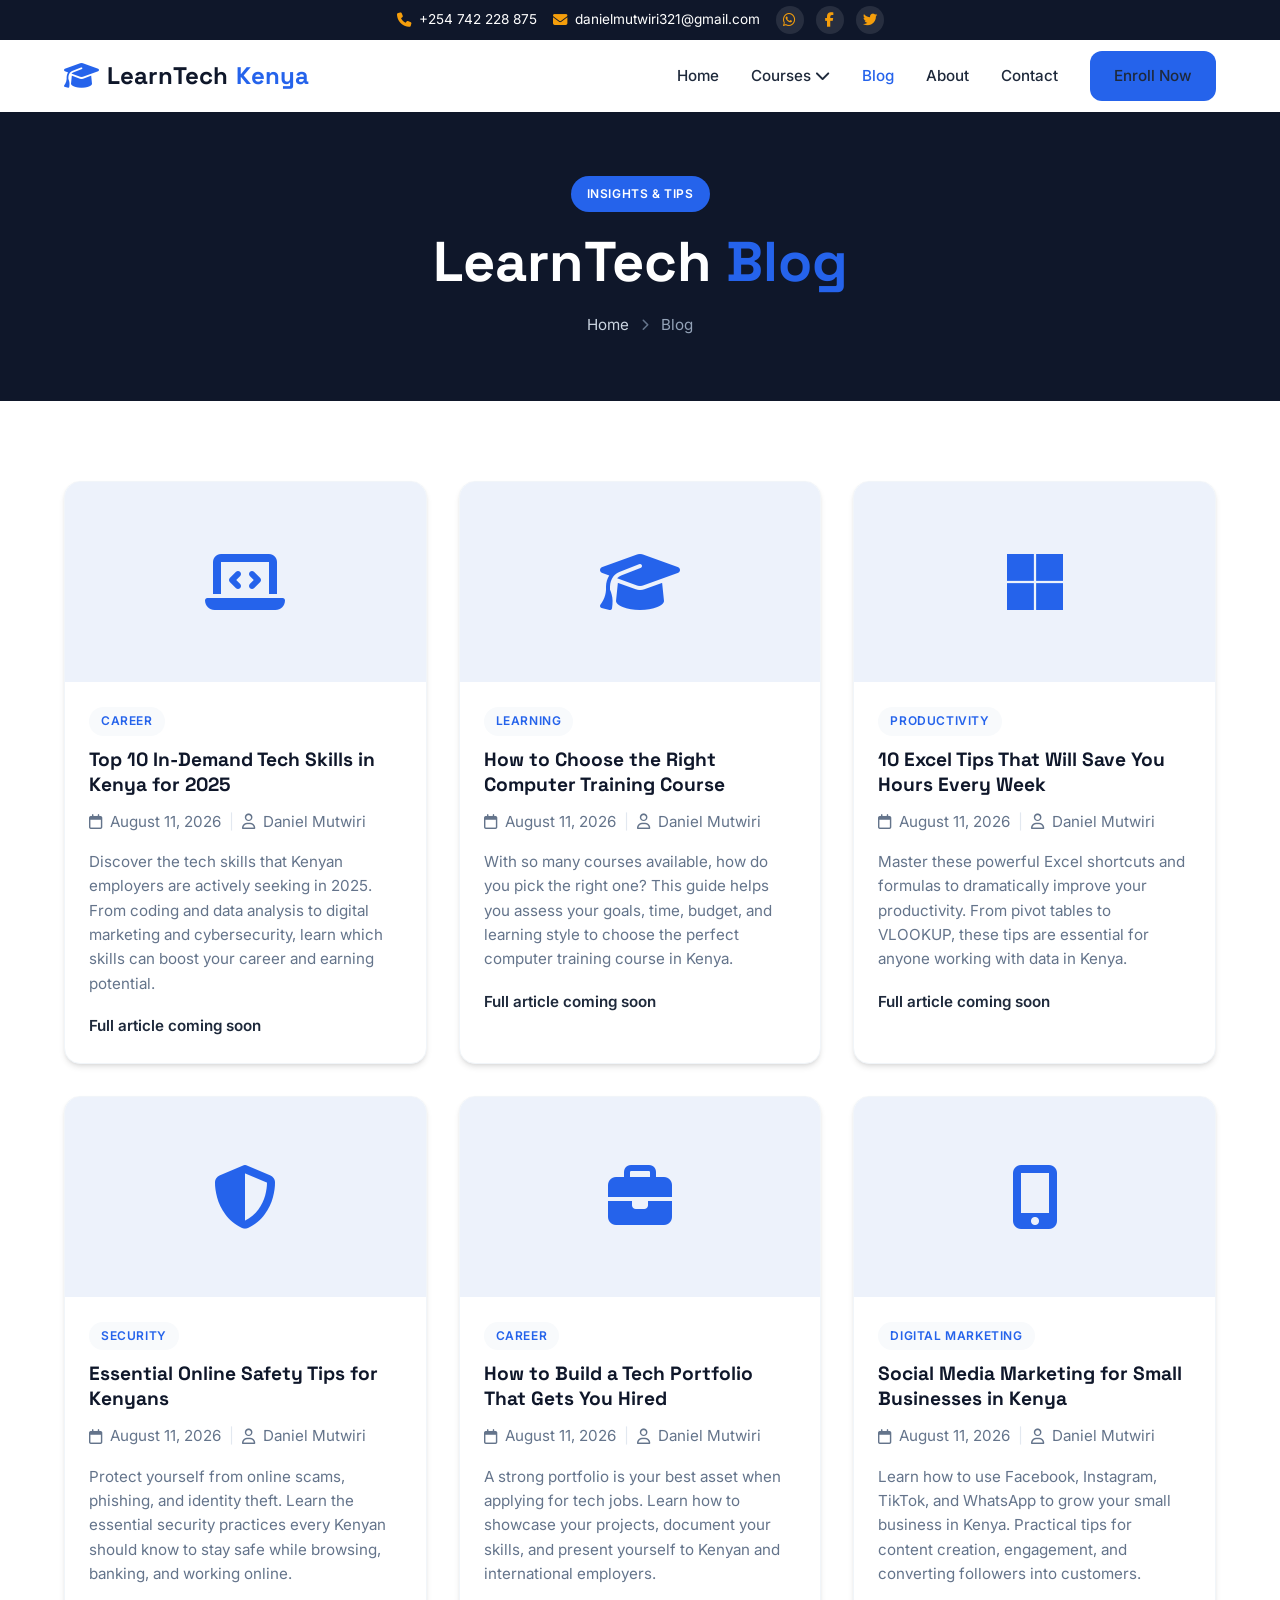
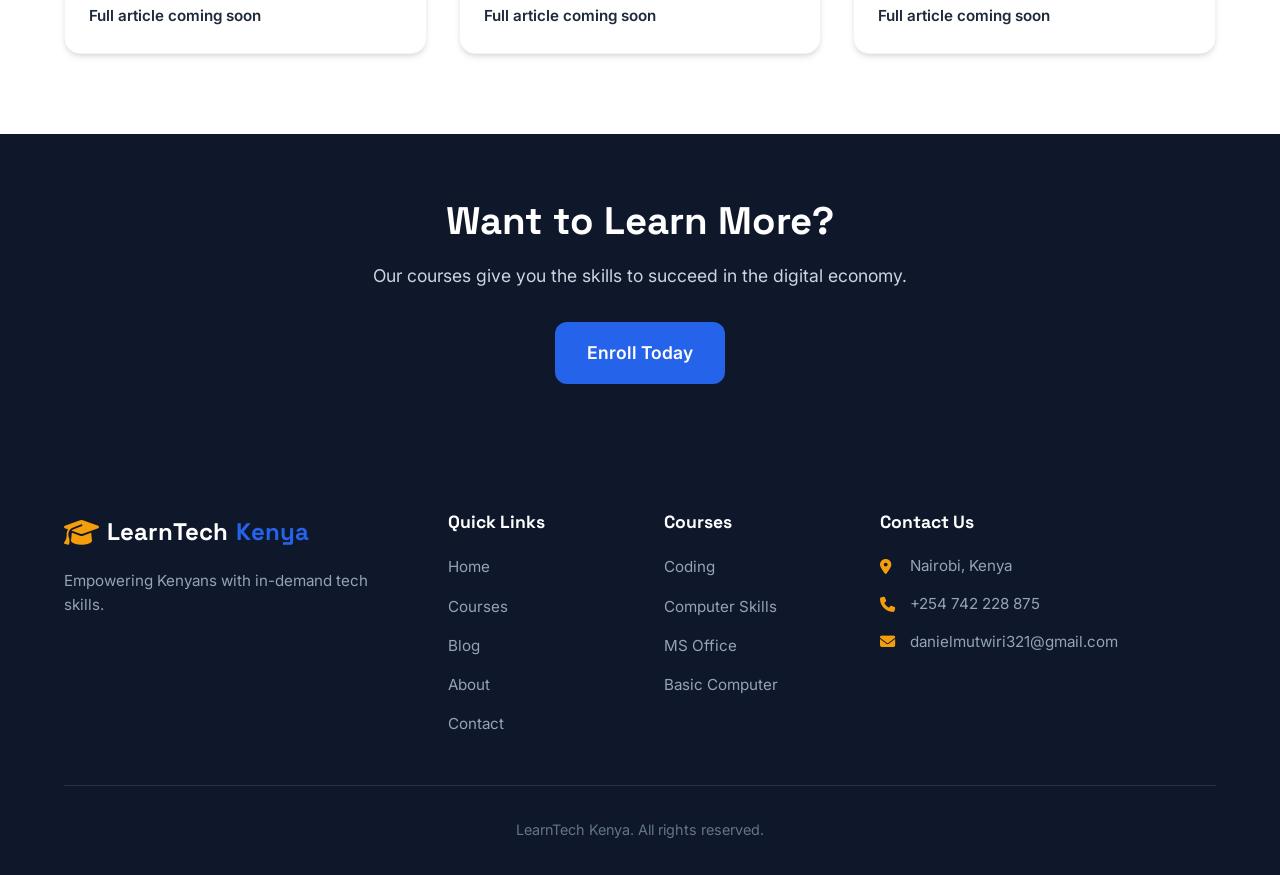
==== commit 86cc8336: "Fix site layout and broken links Co-authored-by: Copilot <223556219+Copilot@users.noreply.github.com" ====
--- a/blog.html
+++ b/blog.html
@@ -1,4 +1,4 @@
-<!DOCTYPE html>
+﻿<!DOCTYPE html>
 <html lang="en">
 <head>
 <meta charset="UTF-8"><meta name="viewport" content="width=device-width, initial-scale=1.0">
@@ -14,12 +14,12 @@
 <div class="top-bar"><div class="container"><div class="top-bar-content"><span><i class="fas fa-phone"></i> +254 742 228 875</span><span><i class="fas fa-envelope"></i> danielmutwiri321@gmail.com</span><div class="social-icons"><a href="https://wa.me/254742228875" target="_blank"><i class="fab fa-whatsapp"></i></a><a href="https://facebook.com/Learntechkenya" target="_blank"><i class="fab fa-facebook-f"></i></a><a href="https://twitter.com/learntechkenya" target="_blank"><i class="fab fa-twitter"></i></a></div></div></div></div>
 <nav class="navbar" id="navbar"><div class="container"><a href="index.html" class="logo"><i class="fas fa-graduation-cap"></i><span>LearnTech</span><span class="accent">Kenya</span></a><button class="mobile-menu-btn" id="mobileMenuBtn"><i class="fas fa-bars"></i></button><ul class="nav-links" id="navLinks"><li><a href="index.html">Home</a></li><li class="dropdown"><a href="index.html#courses">Courses <i class="fas fa-chevron-down"></i></a><ul class="dropdown-menu"><li><a href="coding.html">Coding</a></li><li><a href="computer-skills.html">Computer Skills</a></li><li><a href="microsoft-office.html">MS Office</a></li><li><a href="basic-computer.html">Basic Computer</a></li><li><a href="digital-skills.html">Digital Skills</a></li></ul></li><li><a href="blog.html" class="active">Blog</a></li><li><a href="about.html">About</a></li><li><a href="contact.html">Contact</a></li><li><a href="contact.html" class="btn-primary">Enroll Now</a></li></ul></div></nav>
 <section class="page-header"><div class="container"><span class="page-tag">Insights & Tips</span><h1>LearnTech <span class="highlight">Blog</span></h1><p class="breadcrumb"><a href="index.html">Home</a> <i class="fas fa-chevron-right"></i> Blog</p></div></section>
-<section class="blog-section section-padding"><div class="container"><div class="blog-grid"><article class="blog-card"><div class="blog-image"><i class="fas fa-laptop-code"></i></div><div class="blog-content"><span class="blog-category">Career</span><h2><a href="#">Top 10 In-Demand Tech Skills in Kenya for 2025</a></h2><p class="blog-meta"><i class="far fa-calendar"></i> August 11, 2026 <span class="meta-sep">|</span> <i class="far fa-user"></i> Daniel Mutwiri</p><p>Discover the tech skills that Kenyan employers are actively seeking in 2025. From coding and data analysis to digital marketing and cybersecurity, learn which skills can boost your career and earning potential.</p><a href="#" class="read-more">Read More <i class="fas fa-arrow-right"></i></a></div></article>
-<article class="blog-card"><div class="blog-image"><i class="fas fa-graduation-cap"></i></div><div class="blog-content"><span class="blog-category">Learning</span><h2><a href="#">How to Choose the Right Computer Training Course</a></h2><p class="blog-meta"><i class="far fa-calendar"></i> August 11, 2026 <span class="meta-sep">|</span> <i class="far fa-user"></i> Daniel Mutwiri</p><p>With so many courses available, how do you pick the right one? This guide helps you assess your goals, time, budget, and learning style to choose the perfect computer training course in Kenya.</p><a href="#" class="read-more">Read More <i class="fas fa-arrow-right"></i></a></div></article>
-<article class="blog-card"><div class="blog-image"><i class="fab fa-microsoft"></i></div><div class="blog-content"><span class="blog-category">Productivity</span><h2><a href="#">10 Excel Tips That Will Save You Hours Every Week</a></h2><p class="blog-meta"><i class="far fa-calendar"></i> August 11, 2026 <span class="meta-sep">|</span> <i class="far fa-user"></i> Daniel Mutwiri</p><p>Master these powerful Excel shortcuts and formulas to dramatically improve your productivity. From pivot tables to VLOOKUP, these tips are essential for anyone working with data in Kenya.</p><a href="#" class="read-more">Read More <i class="fas fa-arrow-right"></i></a></div></article>
-<article class="blog-card"><div class="blog-image"><i class="fas fa-shield-alt"></i></div><div class="blog-content"><span class="blog-category">Security</span><h2><a href="#">Essential Online Safety Tips for Kenyans</a></h2><p class="blog-meta"><i class="far fa-calendar"></i> August 11, 2026 <span class="meta-sep">|</span> <i class="far fa-user"></i> Daniel Mutwiri</p><p>Protect yourself from online scams, phishing, and identity theft. Learn the essential security practices every Kenyan should know to stay safe while browsing, banking, and working online.</p><a href="#" class="read-more">Read More <i class="fas fa-arrow-right"></i></a></div></article>
-<article class="blog-card"><div class="blog-image"><i class="fas fa-briefcase"></i></div><div class="blog-content"><span class="blog-category">Career</span><h2><a href="#">How to Build a Tech Portfolio That Gets You Hired</a></h2><p class="blog-meta"><i class="far fa-calendar"></i> August 11, 2026 <span class="meta-sep">|</span> <i class="far fa-user"></i> Daniel Mutwiri</p><p>A strong portfolio is your best asset when applying for tech jobs. Learn how to showcase your projects, document your skills, and present yourself to Kenyan and international employers.</p><a href="#" class="read-more">Read More <i class="fas fa-arrow-right"></i></a></div></article>
-<article class="blog-card"><div class="blog-image"><i class="fas fa-mobile-alt"></i></div><div class="blog-content"><span class="blog-category">Digital Marketing</span><h2><a href="#">Social Media Marketing for Small Businesses in Kenya</a></h2><p class="blog-meta"><i class="far fa-calendar"></i> August 11, 2026 <span class="meta-sep">|</span> <i class="far fa-user"></i> Daniel Mutwiri</p><p>Learn how to use Facebook, Instagram, TikTok, and WhatsApp to grow your small business in Kenya. Practical tips for content creation, engagement, and converting followers into customers.</p><a href="#" class="read-more">Read More <i class="fas fa-arrow-right"></i></a></div></article>
+<section class="blog-section section-padding"><div class="container"><div class="blog-grid"><article class="blog-card"><div class="blog-image"><i class="fas fa-laptop-code"></i></div><div class="blog-content"><span class="blog-category">Career</span><h2>Top 10 In-Demand Tech Skills in Kenya for 2025</h2><p class="blog-meta"><i class="far fa-calendar"></i> August 11, 2026 <span class="meta-sep">|</span> <i class="far fa-user"></i> Daniel Mutwiri</p><p>Discover the tech skills that Kenyan employers are actively seeking in 2025. From coding and data analysis to digital marketing and cybersecurity, learn which skills can boost your career and earning potential.</p><span class="read-more">Full article coming soon</span></div></article>
+<article class="blog-card"><div class="blog-image"><i class="fas fa-graduation-cap"></i></div><div class="blog-content"><span class="blog-category">Learning</span><h2>How to Choose the Right Computer Training Course</h2><p class="blog-meta"><i class="far fa-calendar"></i> August 11, 2026 <span class="meta-sep">|</span> <i class="far fa-user"></i> Daniel Mutwiri</p><p>With so many courses available, how do you pick the right one? This guide helps you assess your goals, time, budget, and learning style to choose the perfect computer training course in Kenya.</p><span class="read-more">Full article coming soon</span></div></article>
+<article class="blog-card"><div class="blog-image"><i class="fab fa-microsoft"></i></div><div class="blog-content"><span class="blog-category">Productivity</span><h2>10 Excel Tips That Will Save You Hours Every Week</h2><p class="blog-meta"><i class="far fa-calendar"></i> August 11, 2026 <span class="meta-sep">|</span> <i class="far fa-user"></i> Daniel Mutwiri</p><p>Master these powerful Excel shortcuts and formulas to dramatically improve your productivity. From pivot tables to VLOOKUP, these tips are essential for anyone working with data in Kenya.</p><span class="read-more">Full article coming soon</span></div></article>
+<article class="blog-card"><div class="blog-image"><i class="fas fa-shield-alt"></i></div><div class="blog-content"><span class="blog-category">Security</span><h2>Essential Online Safety Tips for Kenyans</h2><p class="blog-meta"><i class="far fa-calendar"></i> August 11, 2026 <span class="meta-sep">|</span> <i class="far fa-user"></i> Daniel Mutwiri</p><p>Protect yourself from online scams, phishing, and identity theft. Learn the essential security practices every Kenyan should know to stay safe while browsing, banking, and working online.</p><span class="read-more">Full article coming soon</span></div></article>
+<article class="blog-card"><div class="blog-image"><i class="fas fa-briefcase"></i></div><div class="blog-content"><span class="blog-category">Career</span><h2>How to Build a Tech Portfolio That Gets You Hired</h2><p class="blog-meta"><i class="far fa-calendar"></i> August 11, 2026 <span class="meta-sep">|</span> <i class="far fa-user"></i> Daniel Mutwiri</p><p>A strong portfolio is your best asset when applying for tech jobs. Learn how to showcase your projects, document your skills, and present yourself to Kenyan and international employers.</p><span class="read-more">Full article coming soon</span></div></article>
+<article class="blog-card"><div class="blog-image"><i class="fas fa-mobile-alt"></i></div><div class="blog-content"><span class="blog-category">Digital Marketing</span><h2>Social Media Marketing for Small Businesses in Kenya</h2><p class="blog-meta"><i class="far fa-calendar"></i> August 11, 2026 <span class="meta-sep">|</span> <i class="far fa-user"></i> Daniel Mutwiri</p><p>Learn how to use Facebook, Instagram, TikTok, and WhatsApp to grow your small business in Kenya. Practical tips for content creation, engagement, and converting followers into customers.</p><span class="read-more">Full article coming soon</span></div></article>
 </div></div></section>
 <section class="cta-section"><div class="container"><div class="cta-content"><h2>Want to Learn More?</h2><p>Our courses give you the skills to succeed in the digital economy.</p><a href="contact.html" class="btn-primary btn-lg">Enroll Today</a></div></div></section>
 <footer class="footer"><div class="container"><div class="footer-grid"><div class="footer-brand"><a href="index.html" class="logo"><i class="fas fa-graduation-cap"></i><span>LearnTech</span><span class="accent">Kenya</span></a><p>Empowering Kenyans with in-demand tech skills.</p></div><div class="footer-links"><h4>Quick Links</h4><ul><li><a href="index.html">Home</a></li><li><a href="index.html#courses">Courses</a></li><li><a href="blog.html">Blog</a></li><li><a href="about.html">About</a></li><li><a href="contact.html">Contact</a></li></ul></div><div class="footer-links"><h4>Courses</h4><ul><li><a href="coding.html">Coding</a></li><li><a href="computer-skills.html">Computer Skills</a></li><li><a href="microsoft-office.html">MS Office</a></li><li><a href="basic-computer.html">Basic Computer</a></li></ul></div><div class="footer-contact"><h4>Contact Us</h4><p><i class="fas fa-map-marker-alt"></i> Nairobi, Kenya</p><p><i class="fas fa-phone"></i> +254 742 228 875</p><p><i class="fas fa-envelope"></i> danielmutwiri321@gmail.com</p></div></div><div class="footer-bottom"><p>LearnTech Kenya. All rights reserved.</p></div></div></footer>
